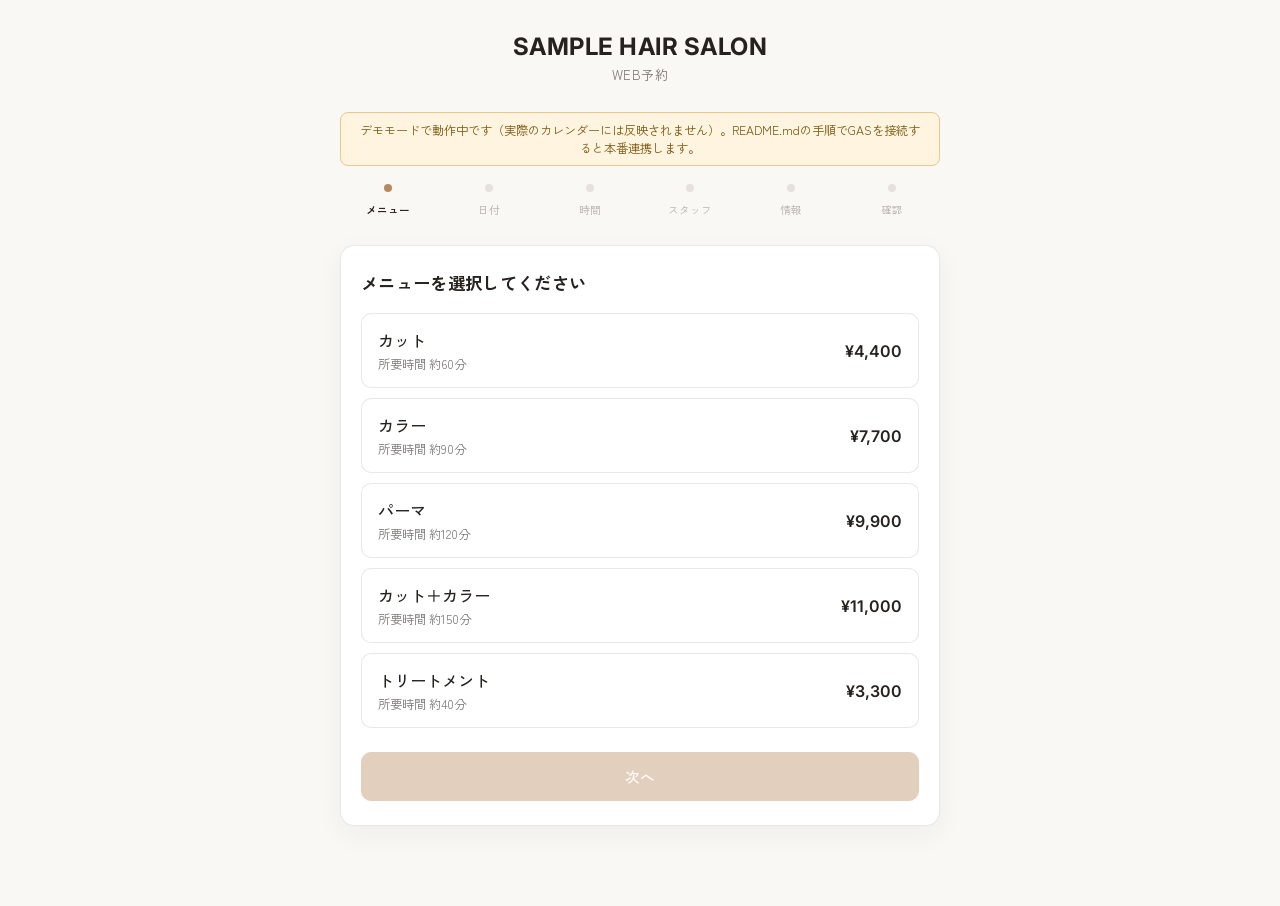
==== index.html @ 40dd52b4 "サロン予約システム プロトタイプ初版" ====
<!DOCTYPE html>
<html lang="ja">
<head>
<meta charset="UTF-8">
<meta name="viewport" content="width=device-width, initial-scale=1.0">
<title>ご予約 | SAMPLE HAIR SALON</title>
<link rel="stylesheet" href="style.css">
</head>
<body>
<div class="app">
  <header class="salon-header">
    <p class="salon-header__name" id="salonName">SALON NAME</p>
    <p class="salon-header__sub">WEB予約</p>
  </header>

  <div id="demoBanner" class="demo-banner" style="display:none;">
    デモモードで動作中です（実際のカレンダーには反映されません）。README.mdの手順でGASを接続すると本番連携します。
  </div>

  <nav class="steps" id="steps"></nav>

  <main class="card" id="stepContainer"></main>
</div>

<script src="config.js"></script>
<script src="app.js"></script>
</body>
</html>
---- style.css ----
@import url("https://fonts.googleapis.com/css2?family=Zen+Kaku+Gothic+New:wght@400;500;700&family=Inter:wght@400;500;600;700&display=swap");

:root {
  --bg: #faf8f5;
  --card: #ffffff;
  --ink: #262220;
  --ink2: rgba(38, 34, 32, 0.6);
  --ink3: rgba(38, 34, 32, 0.32);
  --ac: #b8895f;
  --ac-d: #8f6540;
  --line: rgba(38, 34, 32, 0.1);
  --danger: #c9483c;
  --radius: 14px;
}

* { box-sizing: border-box; }

body {
  margin: 0;
  background: var(--bg);
  color: var(--ink);
  font-family: "Zen Kaku Gothic New", "Noto Sans JP", sans-serif;
  -webkit-font-smoothing: antialiased;
}

.app {
  max-width: 640px;
  margin: 0 auto;
  padding: 32px 20px 80px;
}

.salon-header {
  text-align: center;
  margin-bottom: 28px;
}

.salon-header__name {
  font-family: "Inter", sans-serif;
  font-weight: 700;
  font-size: 1.5rem;
  letter-spacing: 0.02em;
  margin: 0 0 4px;
}

.salon-header__sub {
  margin: 0;
  font-size: 0.82rem;
  color: var(--ink2);
  letter-spacing: 0.04em;
}

/* ステップインジケーター */
.steps {
  display: flex;
  justify-content: space-between;
  margin-bottom: 28px;
  gap: 4px;
}

.step-dot {
  flex: 1;
  text-align: center;
  font-size: 0.66rem;
  color: var(--ink3);
  position: relative;
  padding-top: 18px;
}

.step-dot::before {
  content: "";
  position: absolute;
  top: 0;
  left: 50%;
  transform: translateX(-50%);
  width: 8px;
  height: 8px;
  border-radius: 50%;
  background: var(--line);
  transition: background 0.25s;
}

.step-dot.done::before,
.step-dot.active::before {
  background: var(--ac);
}

.step-dot.active {
  color: var(--ink);
  font-weight: 700;
}

/* カード */
.card {
  background: var(--card);
  border-radius: var(--radius);
  border: 1px solid var(--line);
  padding: 24px 20px;
  box-shadow: 0 8px 28px rgba(38, 34, 32, 0.05);
}

.card h2 {
  font-size: 1.08rem;
  margin: 0 0 18px;
  letter-spacing: 0.02em;
}

/* メニュー選択 */
.option-list { display: flex; flex-direction: column; gap: 10px; }

.option-item {
  display: flex;
  align-items: center;
  justify-content: space-between;
  gap: 12px;
  padding: 14px 16px;
  border: 1px solid var(--line);
  border-radius: 10px;
  cursor: pointer;
  transition: border-color 0.15s, background 0.15s;
  background: #fff;
}

.option-item:hover { border-color: var(--ac); }

.option-item.selected {
  border-color: var(--ac);
  background: rgba(184, 137, 95, 0.07);
}

.option-item__main { display: flex; flex-direction: column; gap: 3px; }
.option-item__name { font-weight: 500; }
.option-item__meta { font-size: 0.78rem; color: var(--ink2); }
.option-item__price { font-family: "Inter", sans-serif; font-weight: 600; white-space: nowrap; }

/* カレンダー */
.cal-nav {
  display: flex;
  align-items: center;
  justify-content: space-between;
  margin-bottom: 14px;
}

.cal-nav button {
  background: none;
  border: 1px solid var(--line);
  border-radius: 8px;
  width: 32px;
  height: 32px;
  cursor: pointer;
  font-size: 1rem;
  color: var(--ink);
}

.cal-nav button:disabled { opacity: 0.3; cursor: not-allowed; }

.cal-nav__label { font-family: "Inter", sans-serif; font-weight: 600; }

.cal-grid {
  display: grid;
  grid-template-columns: repeat(7, 1fr);
  gap: 6px;
}

.cal-dow {
  text-align: center;
  font-size: 0.7rem;
  color: var(--ink3);
  padding-bottom: 4px;
}

.cal-day {
  aspect-ratio: 1;
  display: flex;
  align-items: center;
  justify-content: center;
  border-radius: 8px;
  font-size: 0.86rem;
  cursor: pointer;
  border: 1px solid transparent;
  font-family: "Inter", sans-serif;
}

.cal-day.disabled { color: var(--ink3); cursor: not-allowed; }
.cal-day.empty { visibility: hidden; }

.cal-day:not(.disabled):not(.empty):hover { border-color: var(--ac); }

.cal-day.selected {
  background: var(--ac);
  color: #fff;
}

/* 時間スロット */
.slot-grid {
  display: grid;
  grid-template-columns: repeat(4, 1fr);
  gap: 8px;
}

.slot-btn {
  padding: 10px 4px;
  border-radius: 8px;
  border: 1px solid var(--line);
  background: #fff;
  cursor: pointer;
  font-family: "Inter", sans-serif;
  font-size: 0.85rem;
}

.slot-btn:hover { border-color: var(--ac); }

.slot-btn.selected {
  background: var(--ac);
  border-color: var(--ac);
  color: #fff;
}

.empty-msg {
  color: var(--ink2);
  font-size: 0.85rem;
  text-align: center;
  padding: 24px 0;
}

/* フォーム */
.field { margin-bottom: 16px; }

.field label {
  display: block;
  font-size: 0.8rem;
  color: var(--ink2);
  margin-bottom: 6px;
}

.field input,
.field textarea {
  width: 100%;
  padding: 11px 12px;
  border: 1px solid var(--line);
  border-radius: 8px;
  font-family: inherit;
  font-size: 0.94rem;
  background: #fff;
  color: var(--ink);
}

.field input:focus,
.field textarea:focus {
  outline: none;
  border-color: var(--ac);
}

.field textarea { resize: vertical; min-height: 70px; }

.field-error {
  color: var(--danger);
  font-size: 0.76rem;
  margin-top: 4px;
  display: none;
}

.field.invalid input,
.field.invalid textarea { border-color: var(--danger); }

.field.invalid .field-error { display: block; }

/* 確認画面 */
.confirm-list { list-style: none; margin: 0 0 20px; padding: 0; }

.confirm-list li {
  display: flex;
  justify-content: space-between;
  padding: 12px 0;
  border-bottom: 1px solid var(--line);
  font-size: 0.9rem;
  gap: 12px;
}

.confirm-list li span:first-child { color: var(--ink2); flex-shrink: 0; }
.confirm-list li span:last-child { text-align: right; }

.notice {
  font-size: 0.76rem;
  color: var(--ink2);
  background: rgba(184, 137, 95, 0.08);
  border-radius: 8px;
  padding: 10px 12px;
  margin-bottom: 18px;
  line-height: 1.6;
}

/* 完了画面 */
.done-icon {
  width: 56px;
  height: 56px;
  border-radius: 50%;
  background: var(--ac);
  color: #fff;
  display: flex;
  align-items: center;
  justify-content: center;
  font-size: 1.6rem;
  margin: 0 auto 18px;
}

.done-title {
  text-align: center;
  font-size: 1.15rem;
  margin: 0 0 6px;
}

.done-sub {
  text-align: center;
  color: var(--ink2);
  font-size: 0.85rem;
  margin: 0 0 24px;
}

.reservation-id {
  text-align: center;
  font-family: "Inter", sans-serif;
  font-weight: 700;
  letter-spacing: 0.06em;
  font-size: 1rem;
  color: var(--ac-d);
  margin-bottom: 20px;
}

/* ボタン */
.btn-row {
  display: flex;
  gap: 10px;
  margin-top: 24px;
}

.btn {
  flex: 1;
  padding: 13px 16px;
  border-radius: 10px;
  border: 1px solid var(--line);
  background: #fff;
  color: var(--ink);
  font-family: inherit;
  font-size: 0.92rem;
  font-weight: 500;
  cursor: pointer;
  transition: opacity 0.15s;
}

.btn:disabled { opacity: 0.4; cursor: not-allowed; }

.btn-primary {
  background: var(--ac);
  border-color: var(--ac);
  color: #fff;
}

.btn-primary:hover:not(:disabled) { background: var(--ac-d); }

.btn-ghost { flex: 0 0 auto; padding-left: 20px; padding-right: 20px; }

.demo-banner {
  background: #fff4e0;
  border: 1px solid #e8c98a;
  color: #7a5a10;
  font-size: 0.76rem;
  padding: 8px 14px;
  border-radius: 8px;
  text-align: center;
  margin-bottom: 18px;
}

.loading {
  text-align: center;
  padding: 24px 0;
  color: var(--ink2);
  font-size: 0.85rem;
}
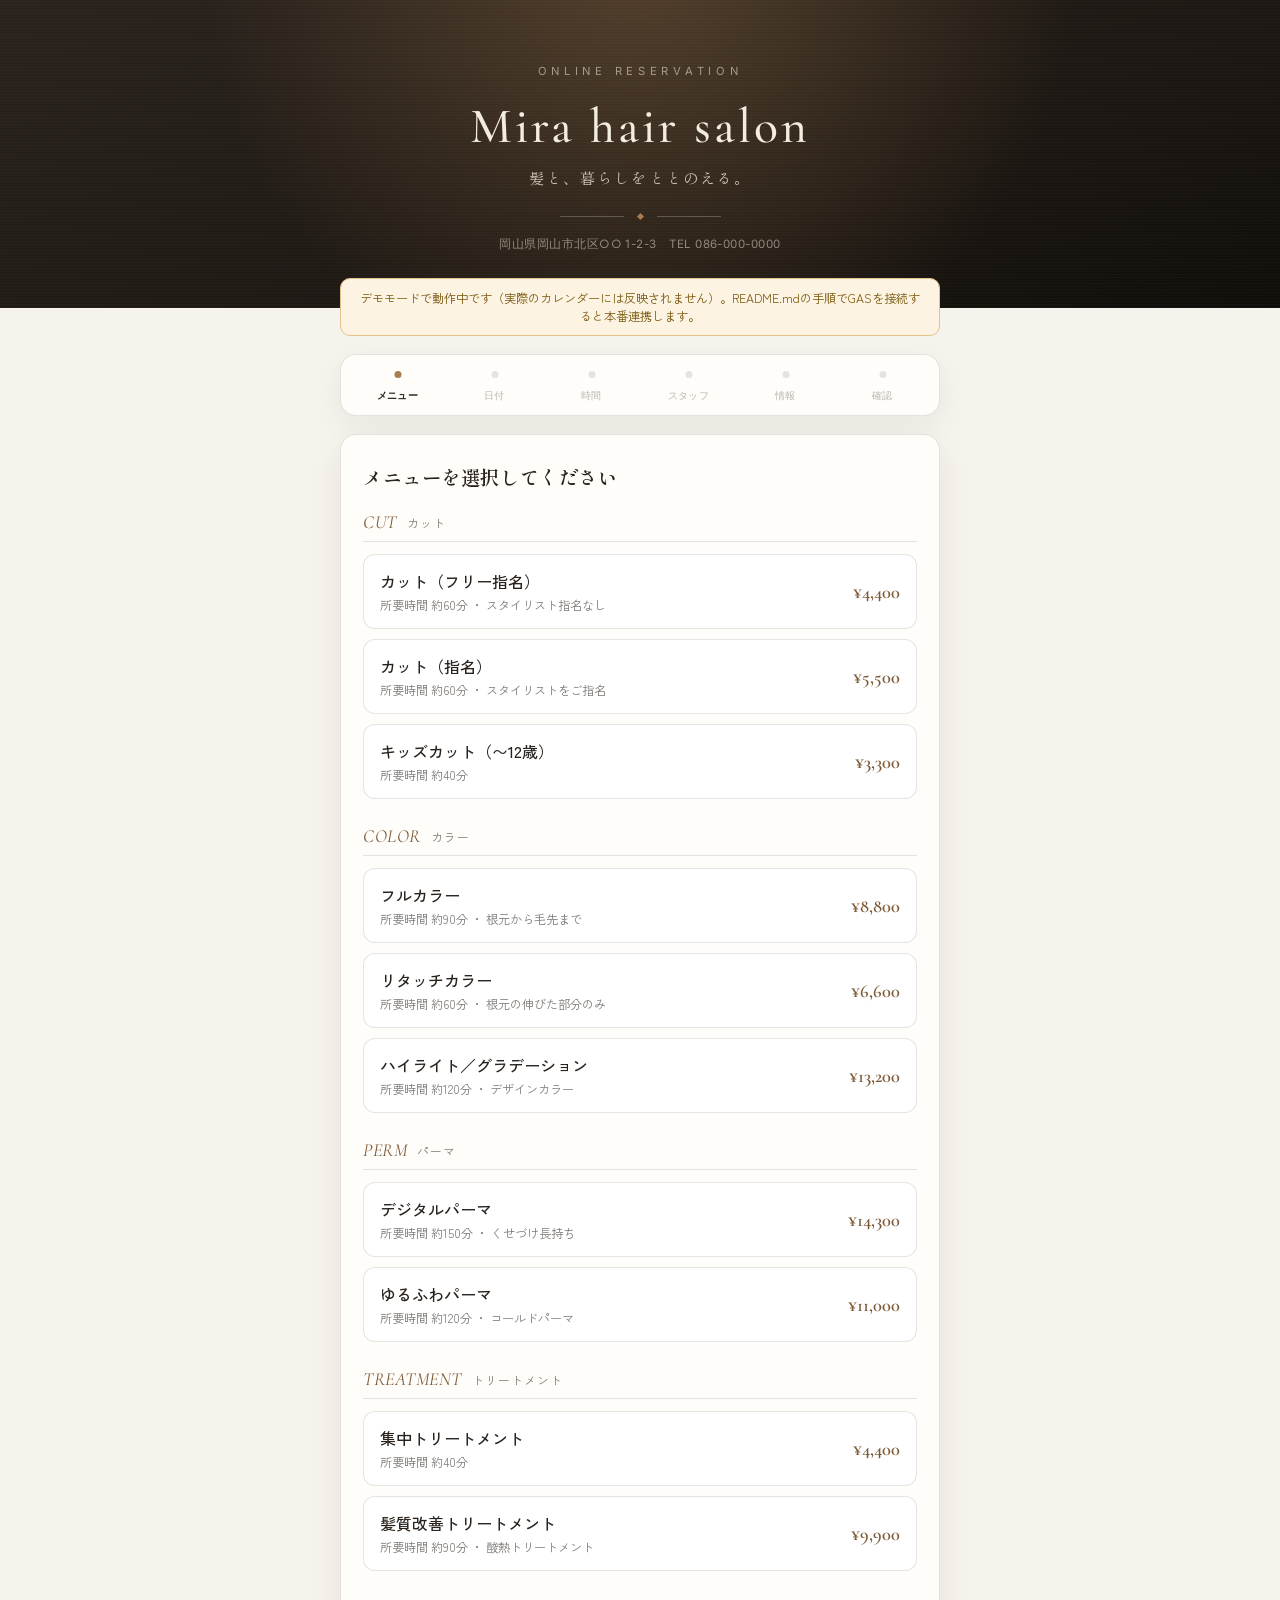
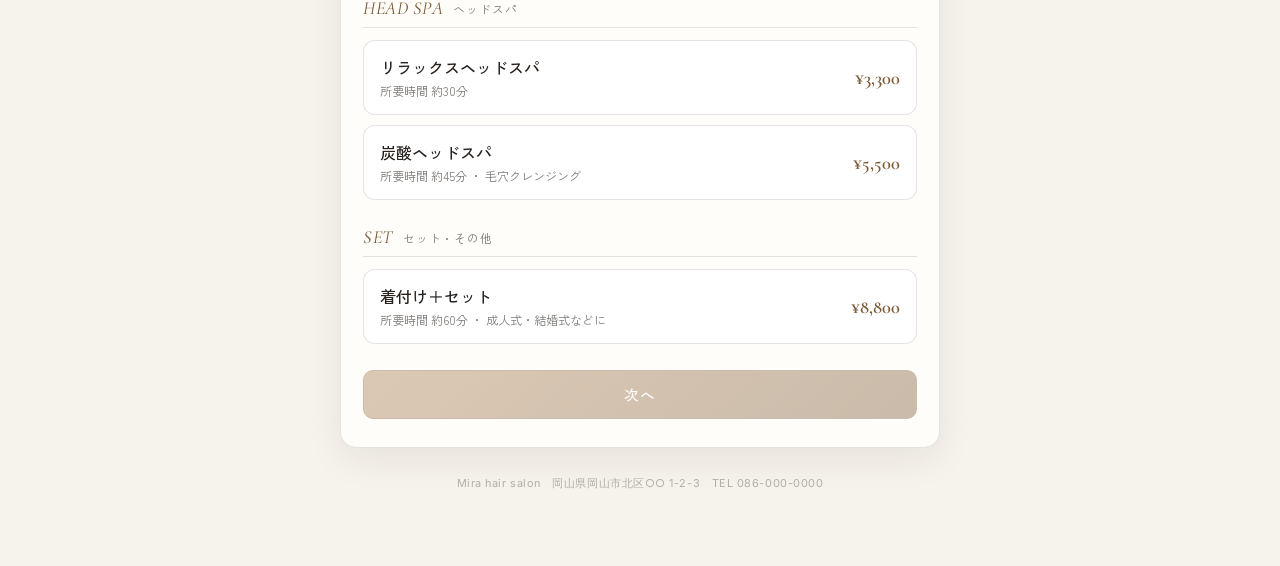
==== commit 9e48e1b9: "UIをサロンらしい高級感あるデザインに刷新、メニューをカテゴリ別の架空プランに拡充" ====
--- a/index.html
+++ b/index.html
@@ -7,12 +7,17 @@
 <link rel="stylesheet" href="style.css">
 </head>
 <body>
+<header class="hero">
+  <div class="hero__inner">
+    <p class="hero__eyebrow">ONLINE RESERVATION</p>
+    <h1 class="hero__name" id="salonName">SALON NAME</h1>
+    <p class="hero__tagline" id="salonTagline"></p>
+    <div class="hero__divider"><span></span></div>
+    <p class="hero__meta" id="salonMeta"></p>
+  </div>
+</header>
+
 <div class="app">
-  <header class="salon-header">
-    <p class="salon-header__name" id="salonName">SALON NAME</p>
-    <p class="salon-header__sub">WEB予約</p>
-  </header>
-
   <div id="demoBanner" class="demo-banner" style="display:none;">
     デモモードで動作中です（実際のカレンダーには反映されません）。README.mdの手順でGASを接続すると本番連携します。
   </div>
@@ -20,6 +25,10 @@
   <nav class="steps" id="steps"></nav>
 
   <main class="card" id="stepContainer"></main>
+
+  <footer class="app-footer">
+    <p id="salonFooterMeta"></p>
+  </footer>
 </div>
 
 <script src="config.js"></script>
--- a/style.css
+++ b/style.css
@@ -1,16 +1,17 @@
-@import url("https://fonts.googleapis.com/css2?family=Zen+Kaku+Gothic+New:wght@400;500;700&family=Inter:wght@400;500;600;700&display=swap");
+@import url("https://fonts.googleapis.com/css2?family=Shippori+Mincho:wght@400;500;600;700&family=Cormorant+Garamond:ital,wght@0,400;0,500;1,400&family=Zen+Kaku+Gothic+New:wght@400;500;700&family=Inter:wght@400;500;600;700&display=swap");
 
 :root {
-  --bg: #faf8f5;
-  --card: #ffffff;
-  --ink: #262220;
-  --ink2: rgba(38, 34, 32, 0.6);
-  --ink3: rgba(38, 34, 32, 0.32);
-  --ac: #b8895f;
-  --ac-d: #8f6540;
-  --line: rgba(38, 34, 32, 0.1);
-  --danger: #c9483c;
-  --radius: 14px;
+  --bg: #f6f2ec;
+  --card: #fffdfa;
+  --ink: #2a231d;
+  --ink2: rgba(42, 35, 29, 0.6);
+  --ink3: rgba(42, 35, 29, 0.32);
+  --ac: #a97c4f;
+  --ac-d: #7c5934;
+  --ac-soft: rgba(169, 124, 79, 0.1);
+  --line: rgba(42, 35, 29, 0.12);
+  --danger: #a8443b;
+  --radius: 16px;
 }
 
 * { box-sizing: border-box; }
@@ -23,47 +24,126 @@
   -webkit-font-smoothing: antialiased;
 }
 
+/* ---------- ヒーロー ---------- */
+.hero {
+  position: relative;
+  background:
+    radial-gradient(circle at 50% -10%, rgba(169, 124, 79, 0.35), transparent 60%),
+    linear-gradient(160deg, #2a231d 0%, #1c1712 65%, #100d0a 100%);
+  color: #f3ece1;
+  padding: 64px 20px 56px;
+  text-align: center;
+  overflow: hidden;
+}
+
+.hero::before {
+  content: "";
+  position: absolute;
+  inset: 0;
+  background-image:
+    repeating-linear-gradient(0deg, rgba(255,255,255,0.025) 0 1px, transparent 1px 3px);
+  pointer-events: none;
+}
+
+.hero__inner { position: relative; max-width: 560px; margin: 0 auto; }
+
+.hero__eyebrow {
+  font-family: "Inter", sans-serif;
+  font-size: 0.7rem;
+  letter-spacing: 0.42em;
+  color: rgba(243, 236, 225, 0.55);
+  margin: 0 0 18px;
+  text-transform: uppercase;
+}
+
+.hero__name {
+  font-family: "Cormorant Garamond", "Shippori Mincho", serif;
+  font-weight: 500;
+  font-size: clamp(2.2rem, 7vw, 3.1rem);
+  letter-spacing: 0.06em;
+  margin: 0 0 10px;
+}
+
+.hero__tagline {
+  font-family: "Shippori Mincho", serif;
+  font-size: 0.95rem;
+  letter-spacing: 0.14em;
+  color: rgba(243, 236, 225, 0.78);
+  margin: 0;
+}
+
+.hero__divider {
+  display: flex;
+  align-items: center;
+  justify-content: center;
+  margin: 26px 0 18px;
+}
+
+.hero__divider span {
+  width: 5px;
+  height: 5px;
+  background: var(--ac);
+  transform: rotate(45deg);
+}
+
+.hero__divider::before,
+.hero__divider::after {
+  content: "";
+  height: 1px;
+  width: 64px;
+  background: rgba(243, 236, 225, 0.25);
+  margin: 0 14px;
+}
+
+.hero__meta {
+  font-family: "Inter", sans-serif;
+  font-size: 0.72rem;
+  letter-spacing: 0.04em;
+  color: rgba(243, 236, 225, 0.5);
+  margin: 0;
+}
+
+/* ---------- 本体 ---------- */
 .app {
   max-width: 640px;
-  margin: 0 auto;
-  padding: 32px 20px 80px;
-}
-
-.salon-header {
-  text-align: center;
-  margin-bottom: 28px;
-}
-
-.salon-header__name {
-  font-family: "Inter", sans-serif;
-  font-weight: 700;
-  font-size: 1.5rem;
-  letter-spacing: 0.02em;
-  margin: 0 0 4px;
-}
-
-.salon-header__sub {
-  margin: 0;
-  font-size: 0.82rem;
-  color: var(--ink2);
-  letter-spacing: 0.04em;
+  margin: -30px auto 0;
+  padding: 0 20px 64px;
+  position: relative;
+}
+
+.demo-banner {
+  background: #fdf3e2;
+  border: 1px solid #e6c288;
+  color: #7a5a10;
+  font-size: 0.76rem;
+  padding: 10px 16px;
+  border-radius: 10px;
+  text-align: center;
+  margin-bottom: 18px;
 }
 
 /* ステップインジケーター */
 .steps {
   display: flex;
   justify-content: space-between;
-  margin-bottom: 28px;
+  margin-bottom: 18px;
   gap: 4px;
+  background: var(--card);
+  border-radius: var(--radius);
+  border: 1px solid var(--line);
+  padding: 16px 10px 12px;
+  box-shadow: 0 10px 32px rgba(42, 35, 29, 0.06);
 }
 
 .step-dot {
   flex: 1;
   text-align: center;
-  font-size: 0.66rem;
+  font-size: 0.64rem;
   color: var(--ink3);
   position: relative;
   padding-top: 18px;
+  font-family: "Inter", sans-serif;
+  letter-spacing: 0.02em;
 }
 
 .step-dot::before {
@@ -72,39 +152,63 @@
   top: 0;
   left: 50%;
   transform: translateX(-50%);
-  width: 8px;
-  height: 8px;
+  width: 7px;
+  height: 7px;
   border-radius: 50%;
   background: var(--line);
   transition: background 0.25s;
 }
 
 .step-dot.done::before,
-.step-dot.active::before {
-  background: var(--ac);
-}
-
-.step-dot.active {
-  color: var(--ink);
-  font-weight: 700;
-}
+.step-dot.active::before { background: var(--ac); }
+
+.step-dot.active { color: var(--ink); font-weight: 700; }
 
 /* カード */
 .card {
   background: var(--card);
   border-radius: var(--radius);
   border: 1px solid var(--line);
-  padding: 24px 20px;
-  box-shadow: 0 8px 28px rgba(38, 34, 32, 0.05);
+  padding: 28px 22px;
+  box-shadow: 0 12px 36px rgba(42, 35, 29, 0.07);
 }
 
 .card h2 {
-  font-size: 1.08rem;
-  margin: 0 0 18px;
-  letter-spacing: 0.02em;
-}
-
-/* メニュー選択 */
+  font-family: "Shippori Mincho", serif;
+  font-weight: 600;
+  font-size: 1.2rem;
+  letter-spacing: 0.03em;
+  margin: 0 0 20px;
+}
+
+/* メニューカテゴリ */
+.menu-category { margin-bottom: 26px; }
+.menu-category:last-of-type { margin-bottom: 0; }
+
+.menu-category__head {
+  display: flex;
+  align-items: baseline;
+  gap: 10px;
+  margin-bottom: 12px;
+  padding-bottom: 8px;
+  border-bottom: 1px solid var(--line);
+}
+
+.menu-category__en {
+  font-family: "Cormorant Garamond", serif;
+  font-style: italic;
+  font-size: 1.15rem;
+  color: var(--ac-d);
+  letter-spacing: 0.03em;
+}
+
+.menu-category__ja {
+  font-size: 0.74rem;
+  color: var(--ink2);
+  letter-spacing: 0.08em;
+}
+
+/* 選択リスト（メニュー・スタッフ） */
 .option-list { display: flex; flex-direction: column; gap: 10px; }
 
 .option-item {
@@ -114,9 +218,9 @@
   gap: 12px;
   padding: 14px 16px;
   border: 1px solid var(--line);
-  border-radius: 10px;
+  border-radius: 12px;
   cursor: pointer;
-  transition: border-color 0.15s, background 0.15s;
+  transition: border-color 0.15s, background 0.15s, box-shadow 0.15s;
   background: #fff;
 }
 
@@ -124,13 +228,34 @@
 
 .option-item.selected {
   border-color: var(--ac);
-  background: rgba(184, 137, 95, 0.07);
-}
-
-.option-item__main { display: flex; flex-direction: column; gap: 3px; }
+  background: var(--ac-soft);
+  box-shadow: 0 2px 14px rgba(169, 124, 79, 0.18);
+}
+
+.option-item__main { display: flex; flex-direction: column; gap: 3px; flex: 1; }
 .option-item__name { font-weight: 500; }
-.option-item__meta { font-size: 0.78rem; color: var(--ink2); }
-.option-item__price { font-family: "Inter", sans-serif; font-weight: 600; white-space: nowrap; }
+.option-item__meta { font-size: 0.76rem; color: var(--ink2); }
+.option-item__price {
+  font-family: "Cormorant Garamond", serif;
+  font-weight: 600;
+  font-size: 1.15rem;
+  color: var(--ac-d);
+  white-space: nowrap;
+}
+
+.staff-avatar {
+  width: 40px;
+  height: 40px;
+  border-radius: 50%;
+  background: linear-gradient(150deg, var(--ac), var(--ac-d));
+  color: #fff;
+  display: flex;
+  align-items: center;
+  justify-content: center;
+  font-family: "Shippori Mincho", serif;
+  font-size: 1rem;
+  flex-shrink: 0;
+}
 
 /* カレンダー */
 .cal-nav {
@@ -153,7 +278,11 @@
 
 .cal-nav button:disabled { opacity: 0.3; cursor: not-allowed; }
 
-.cal-nav__label { font-family: "Inter", sans-serif; font-weight: 600; }
+.cal-nav__label {
+  font-family: "Shippori Mincho", serif;
+  font-weight: 600;
+  letter-spacing: 0.03em;
+}
 
 .cal-grid {
   display: grid;
@@ -166,6 +295,7 @@
   font-size: 0.7rem;
   color: var(--ink3);
   padding-bottom: 4px;
+  font-family: "Inter", sans-serif;
 }
 
 .cal-day {
@@ -185,10 +315,7 @@
 
 .cal-day:not(.disabled):not(.empty):hover { border-color: var(--ac); }
 
-.cal-day.selected {
-  background: var(--ac);
-  color: #fff;
-}
+.cal-day.selected { background: var(--ac); color: #fff; }
 
 /* 時間スロット */
 .slot-grid {
@@ -209,28 +336,14 @@
 
 .slot-btn:hover { border-color: var(--ac); }
 
-.slot-btn.selected {
-  background: var(--ac);
-  border-color: var(--ac);
-  color: #fff;
-}
-
-.empty-msg {
-  color: var(--ink2);
-  font-size: 0.85rem;
-  text-align: center;
-  padding: 24px 0;
-}
+.slot-btn.selected { background: var(--ac); border-color: var(--ac); color: #fff; }
+
+.empty-msg { color: var(--ink2); font-size: 0.85rem; text-align: center; padding: 24px 0; }
 
 /* フォーム */
 .field { margin-bottom: 16px; }
 
-.field label {
-  display: block;
-  font-size: 0.8rem;
-  color: var(--ink2);
-  margin-bottom: 6px;
-}
+.field label { display: block; font-size: 0.8rem; color: var(--ink2); margin-bottom: 6px; }
 
 .field input,
 .field textarea {
@@ -245,19 +358,11 @@
 }
 
 .field input:focus,
-.field textarea:focus {
-  outline: none;
-  border-color: var(--ac);
-}
+.field textarea:focus { outline: none; border-color: var(--ac); }
 
 .field textarea { resize: vertical; min-height: 70px; }
 
-.field-error {
-  color: var(--danger);
-  font-size: 0.76rem;
-  margin-top: 4px;
-  display: none;
-}
+.field-error { color: var(--danger); font-size: 0.76rem; margin-top: 4px; display: none; }
 
 .field.invalid input,
 .field.invalid textarea { border-color: var(--danger); }
@@ -282,56 +387,49 @@
 .notice {
   font-size: 0.76rem;
   color: var(--ink2);
-  background: rgba(184, 137, 95, 0.08);
-  border-radius: 8px;
-  padding: 10px 12px;
+  background: var(--ac-soft);
+  border-radius: 10px;
+  padding: 12px 14px;
   margin-bottom: 18px;
-  line-height: 1.6;
+  line-height: 1.7;
 }
 
 /* 完了画面 */
 .done-icon {
-  width: 56px;
-  height: 56px;
+  width: 60px;
+  height: 60px;
   border-radius: 50%;
-  background: var(--ac);
+  background: linear-gradient(150deg, var(--ac), var(--ac-d));
   color: #fff;
   display: flex;
   align-items: center;
   justify-content: center;
-  font-size: 1.6rem;
-  margin: 0 auto 18px;
+  font-size: 1.7rem;
+  margin: 0 auto 20px;
+  box-shadow: 0 8px 22px rgba(169, 124, 79, 0.35);
 }
 
 .done-title {
   text-align: center;
-  font-size: 1.15rem;
+  font-family: "Shippori Mincho", serif;
+  font-size: 1.25rem;
   margin: 0 0 6px;
 }
 
-.done-sub {
-  text-align: center;
-  color: var(--ink2);
-  font-size: 0.85rem;
-  margin: 0 0 24px;
-}
+.done-sub { text-align: center; color: var(--ink2); font-size: 0.85rem; margin: 0 0 24px; }
 
 .reservation-id {
   text-align: center;
-  font-family: "Inter", sans-serif;
-  font-weight: 700;
-  letter-spacing: 0.06em;
-  font-size: 1rem;
+  font-family: "Cormorant Garamond", serif;
+  font-weight: 600;
+  letter-spacing: 0.1em;
+  font-size: 1.3rem;
   color: var(--ac-d);
-  margin-bottom: 20px;
+  margin-bottom: 24px;
 }
 
 /* ボタン */
-.btn-row {
-  display: flex;
-  gap: 10px;
-  margin-top: 24px;
-}
+.btn-row { display: flex; gap: 10px; margin-top: 26px; }
 
 .btn {
   flex: 1;
@@ -344,35 +442,30 @@
   font-size: 0.92rem;
   font-weight: 500;
   cursor: pointer;
-  transition: opacity 0.15s;
+  transition: opacity 0.15s, background 0.15s;
 }
 
 .btn:disabled { opacity: 0.4; cursor: not-allowed; }
 
 .btn-primary {
-  background: var(--ac);
-  border-color: var(--ac);
+  background: linear-gradient(140deg, var(--ac), var(--ac-d));
+  border-color: var(--ac-d);
   color: #fff;
-}
-
-.btn-primary:hover:not(:disabled) { background: var(--ac-d); }
+  letter-spacing: 0.04em;
+}
+
+.btn-primary:hover:not(:disabled) { filter: brightness(1.06); }
 
 .btn-ghost { flex: 0 0 auto; padding-left: 20px; padding-right: 20px; }
 
-.demo-banner {
-  background: #fff4e0;
-  border: 1px solid #e8c98a;
-  color: #7a5a10;
-  font-size: 0.76rem;
-  padding: 8px 14px;
-  border-radius: 8px;
-  text-align: center;
-  margin-bottom: 18px;
-}
-
-.loading {
-  text-align: center;
-  padding: 24px 0;
-  color: var(--ink2);
-  font-size: 0.85rem;
-}
+.loading { text-align: center; padding: 24px 0; color: var(--ink2); font-size: 0.85rem; }
+
+/* フッター */
+.app-footer {
+  text-align: center;
+  margin-top: 28px;
+  font-family: "Inter", sans-serif;
+  font-size: 0.68rem;
+  letter-spacing: 0.05em;
+  color: var(--ink3);
+}
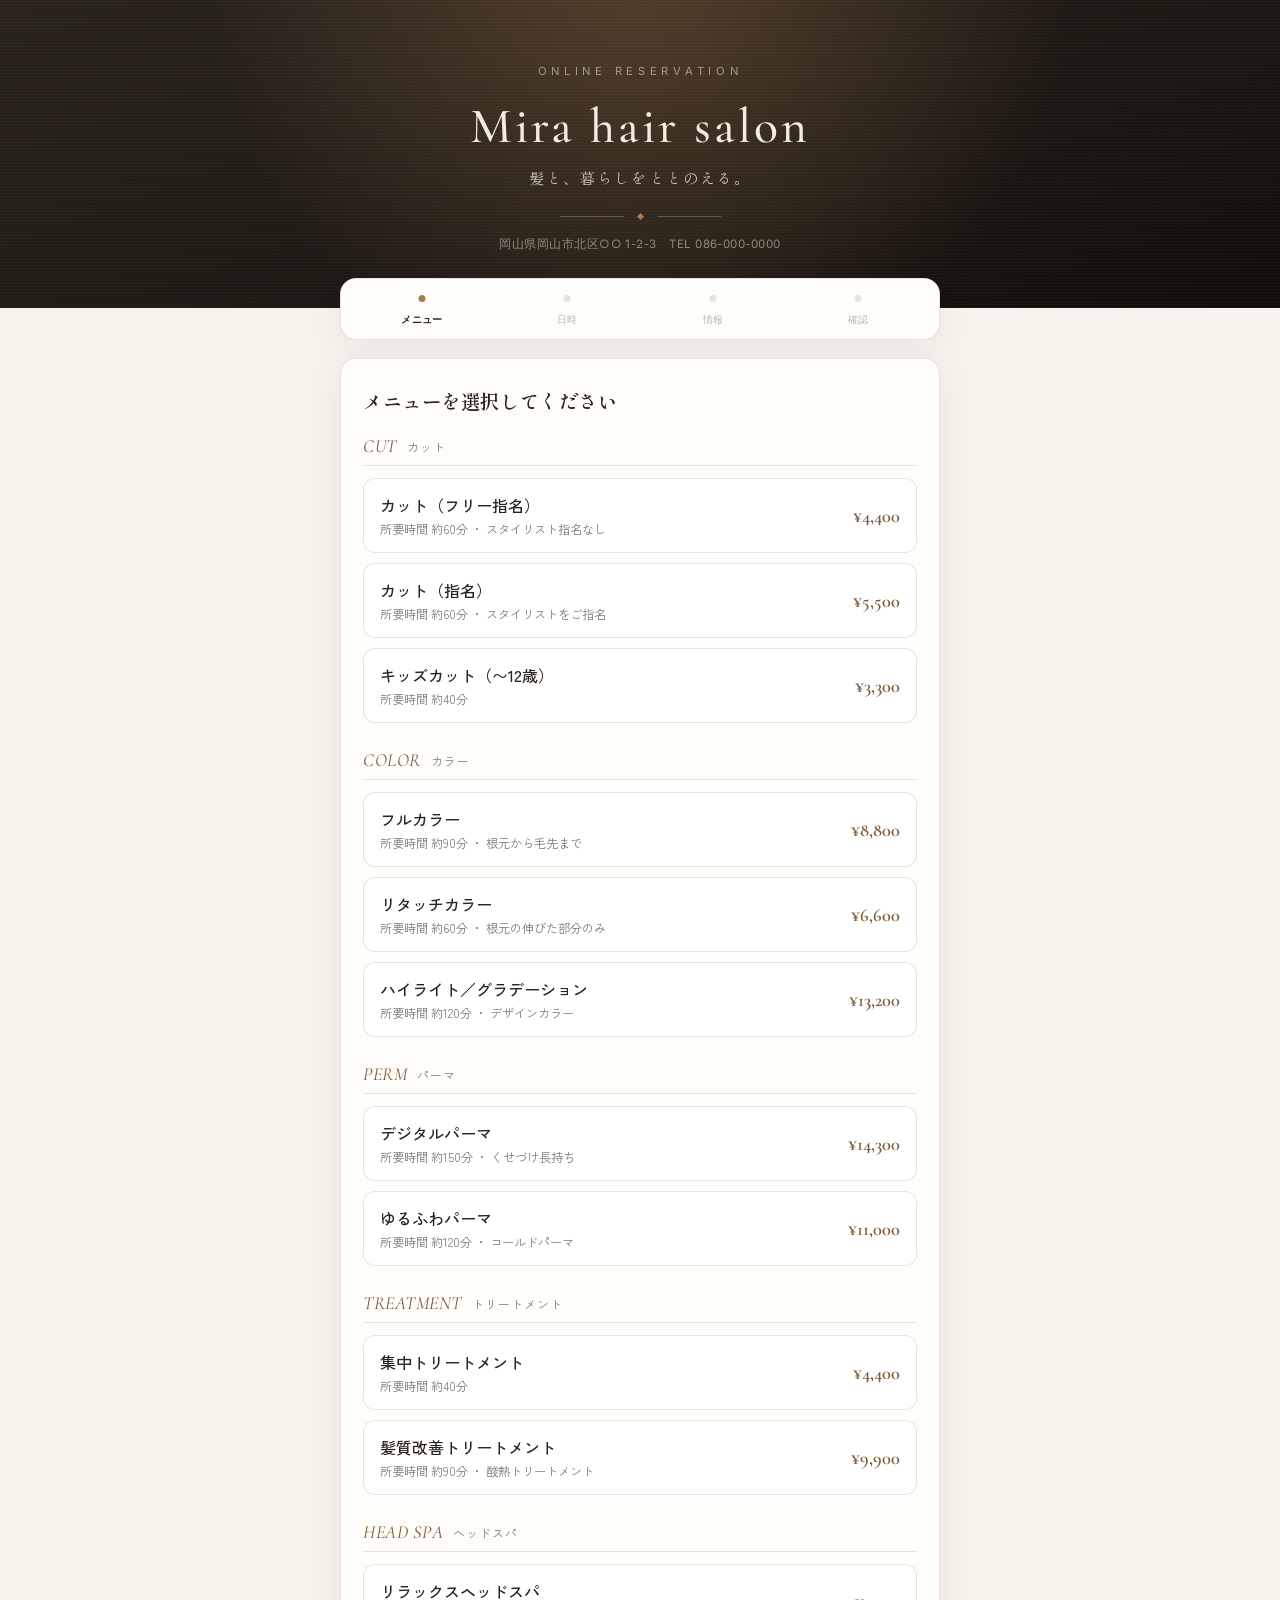
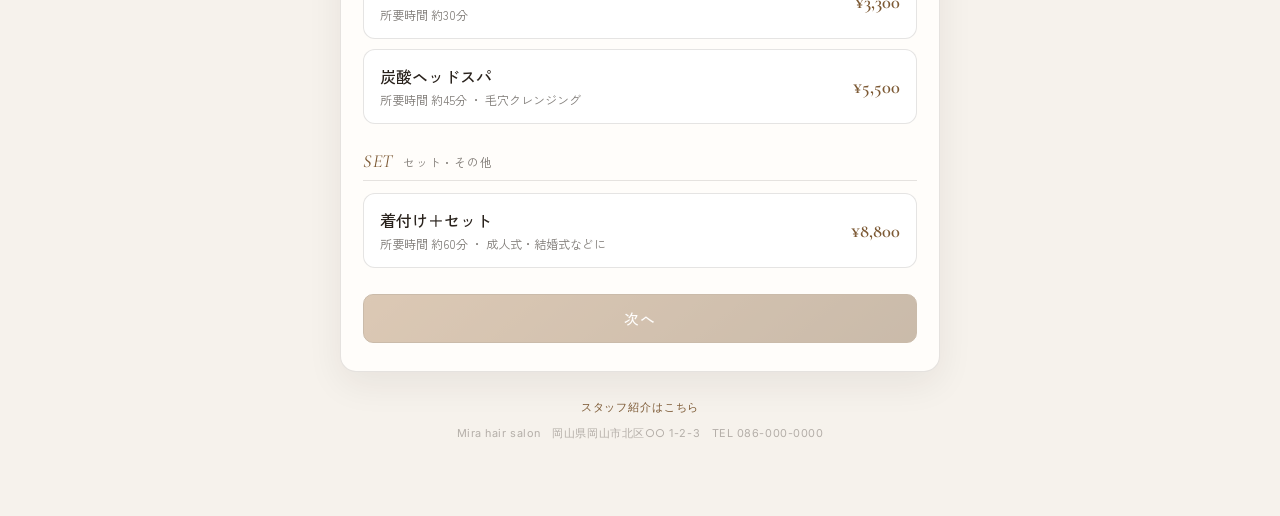
==== commit d300686e: "予約フローからスタッフ選択を削除し、代わりにスタッフ紹介ページを追加（一人サロン向け）" ====
--- a/index.html
+++ b/index.html
@@ -27,6 +27,7 @@
   <main class="card" id="stepContainer"></main>
 
   <footer class="app-footer">
+    <p><a href="staff.html" class="footer-link">スタッフ紹介はこちら</a></p>
     <p id="salonFooterMeta"></p>
   </footer>
 </div>
--- a/style.css
+++ b/style.css
@@ -243,100 +243,110 @@
   white-space: nowrap;
 }
 
-.staff-avatar {
-  width: 40px;
-  height: 40px;
-  border-radius: 50%;
-  background: linear-gradient(150deg, var(--ac), var(--ac-d));
-  color: #fff;
-  display: flex;
-  align-items: center;
-  justify-content: center;
-  font-family: "Shippori Mincho", serif;
-  font-size: 1rem;
-  flex-shrink: 0;
-}
-
-/* カレンダー */
-.cal-nav {
+/* 日時選択（○×の空き状況表） */
+.avail-nav {
   display: flex;
   align-items: center;
   justify-content: space-between;
   margin-bottom: 14px;
-}
-
-.cal-nav button {
+  gap: 8px;
+}
+
+.avail-nav button {
   background: none;
   border: 1px solid var(--line);
   border-radius: 8px;
-  width: 32px;
-  height: 32px;
+  padding: 7px 12px;
   cursor: pointer;
-  font-size: 1rem;
+  font-size: 0.78rem;
   color: var(--ink);
-}
-
-.cal-nav button:disabled { opacity: 0.3; cursor: not-allowed; }
-
-.cal-nav__label {
-  font-family: "Shippori Mincho", serif;
+  font-family: "Inter", sans-serif;
+  white-space: nowrap;
+}
+
+.avail-nav button:hover:not(:disabled) { border-color: var(--ac); color: var(--ac-d); }
+.avail-nav button:disabled { opacity: 0.3; cursor: not-allowed; }
+
+.avail-nav__label {
+  font-family: "Inter", sans-serif;
+  font-size: 0.72rem;
+  color: var(--ink2);
+  text-align: center;
+}
+
+.avail-scroll {
+  overflow-x: auto;
+  border: 1px solid var(--line);
+  border-radius: 10px;
+  -webkit-overflow-scrolling: touch;
+}
+
+.avail-table {
+  border-collapse: collapse;
+  width: 100%;
+  min-width: 620px;
+  font-family: "Inter", sans-serif;
+}
+
+.avail-table th,
+.avail-table td {
+  border: 1px solid var(--line);
+  text-align: center;
+  padding: 0;
+}
+
+.avail-th-time {
+  position: sticky;
+  left: 0;
+  background: var(--card);
+  font-size: 0.72rem;
+  color: var(--ink2);
+  padding: 8px 10px !important;
+  white-space: nowrap;
+  z-index: 1;
+}
+
+.avail-th {
+  background: #faf6f0;
+  padding: 8px 4px !important;
+  min-width: 68px;
+}
+
+.avail-th__d { display: block; font-size: 1rem; font-weight: 600; line-height: 1.2; }
+.avail-th__w { display: block; font-size: 0.66rem; color: var(--ink2); }
+.avail-th__closed {
+  display: block;
+  font-size: 0.6rem;
+  color: var(--danger);
+  margin-top: 2px;
+}
+
+.avail-th.sun .avail-th__d,
+.avail-th.sun .avail-th__w { color: var(--danger); }
+.avail-th.sat .avail-th__d,
+.avail-th.sat .avail-th__w { color: #3d6fa8; }
+
+.avail-td {
+  height: 38px;
+  font-size: 0.95rem;
   font-weight: 600;
-  letter-spacing: 0.03em;
-}
-
-.cal-grid {
-  display: grid;
-  grid-template-columns: repeat(7, 1fr);
-  gap: 6px;
-}
-
-.cal-dow {
-  text-align: center;
-  font-size: 0.7rem;
-  color: var(--ink3);
-  padding-bottom: 4px;
-  font-family: "Inter", sans-serif;
-}
-
-.cal-day {
-  aspect-ratio: 1;
-  display: flex;
-  align-items: center;
-  justify-content: center;
-  border-radius: 8px;
-  font-size: 0.86rem;
+}
+
+.avail-td--open {
+  color: var(--ac-d);
   cursor: pointer;
-  border: 1px solid transparent;
-  font-family: "Inter", sans-serif;
-}
-
-.cal-day.disabled { color: var(--ink3); cursor: not-allowed; }
-.cal-day.empty { visibility: hidden; }
-
-.cal-day:not(.disabled):not(.empty):hover { border-color: var(--ac); }
-
-.cal-day.selected { background: var(--ac); color: #fff; }
-
-/* 時間スロット */
-.slot-grid {
-  display: grid;
-  grid-template-columns: repeat(4, 1fr);
-  gap: 8px;
-}
-
-.slot-btn {
-  padding: 10px 4px;
-  border-radius: 8px;
-  border: 1px solid var(--line);
-  background: #fff;
-  cursor: pointer;
-  font-family: "Inter", sans-serif;
-  font-size: 0.85rem;
-}
-
-.slot-btn:hover { border-color: var(--ac); }
-
-.slot-btn.selected { background: var(--ac); border-color: var(--ac); color: #fff; }
+  transition: background 0.12s;
+}
+
+.avail-td--open:hover { background: var(--ac-soft); }
+
+.avail-td--closed { color: var(--ink3); font-weight: 400; }
+
+.avail-legend {
+  font-size: 0.72rem;
+  color: var(--ink2);
+  margin: 12px 2px 0;
+}
 
 .empty-msg { color: var(--ink2); font-size: 0.85rem; text-align: center; padding: 24px 0; }
 
@@ -442,6 +452,11 @@
   font-size: 0.92rem;
   font-weight: 500;
   cursor: pointer;
+  text-decoration: none;
+  text-align: center;
+  display: inline-flex;
+  align-items: center;
+  justify-content: center;
   transition: opacity 0.15s, background 0.15s;
 }
 
@@ -469,3 +484,22 @@
   letter-spacing: 0.05em;
   color: var(--ink3);
 }
+
+.footer-link {
+  color: var(--ac-d);
+  text-decoration: none;
+  letter-spacing: 0.08em;
+}
+.footer-link:hover { text-decoration: underline; }
+
+/* ---------- レスポンシブ（スマホ） ---------- */
+@media (max-width: 480px) {
+  .hero { padding: 48px 16px 44px; }
+  .app { padding: 0 12px 48px; }
+  .card { padding: 20px 16px; }
+  .steps { padding: 12px 4px 10px; }
+  .step-dot { font-size: 0.56rem; padding-top: 16px; }
+  .option-item { padding: 12px; }
+  .btn { padding: 12px 14px; font-size: 0.88rem; }
+  .avail-th { min-width: 56px; }
+}
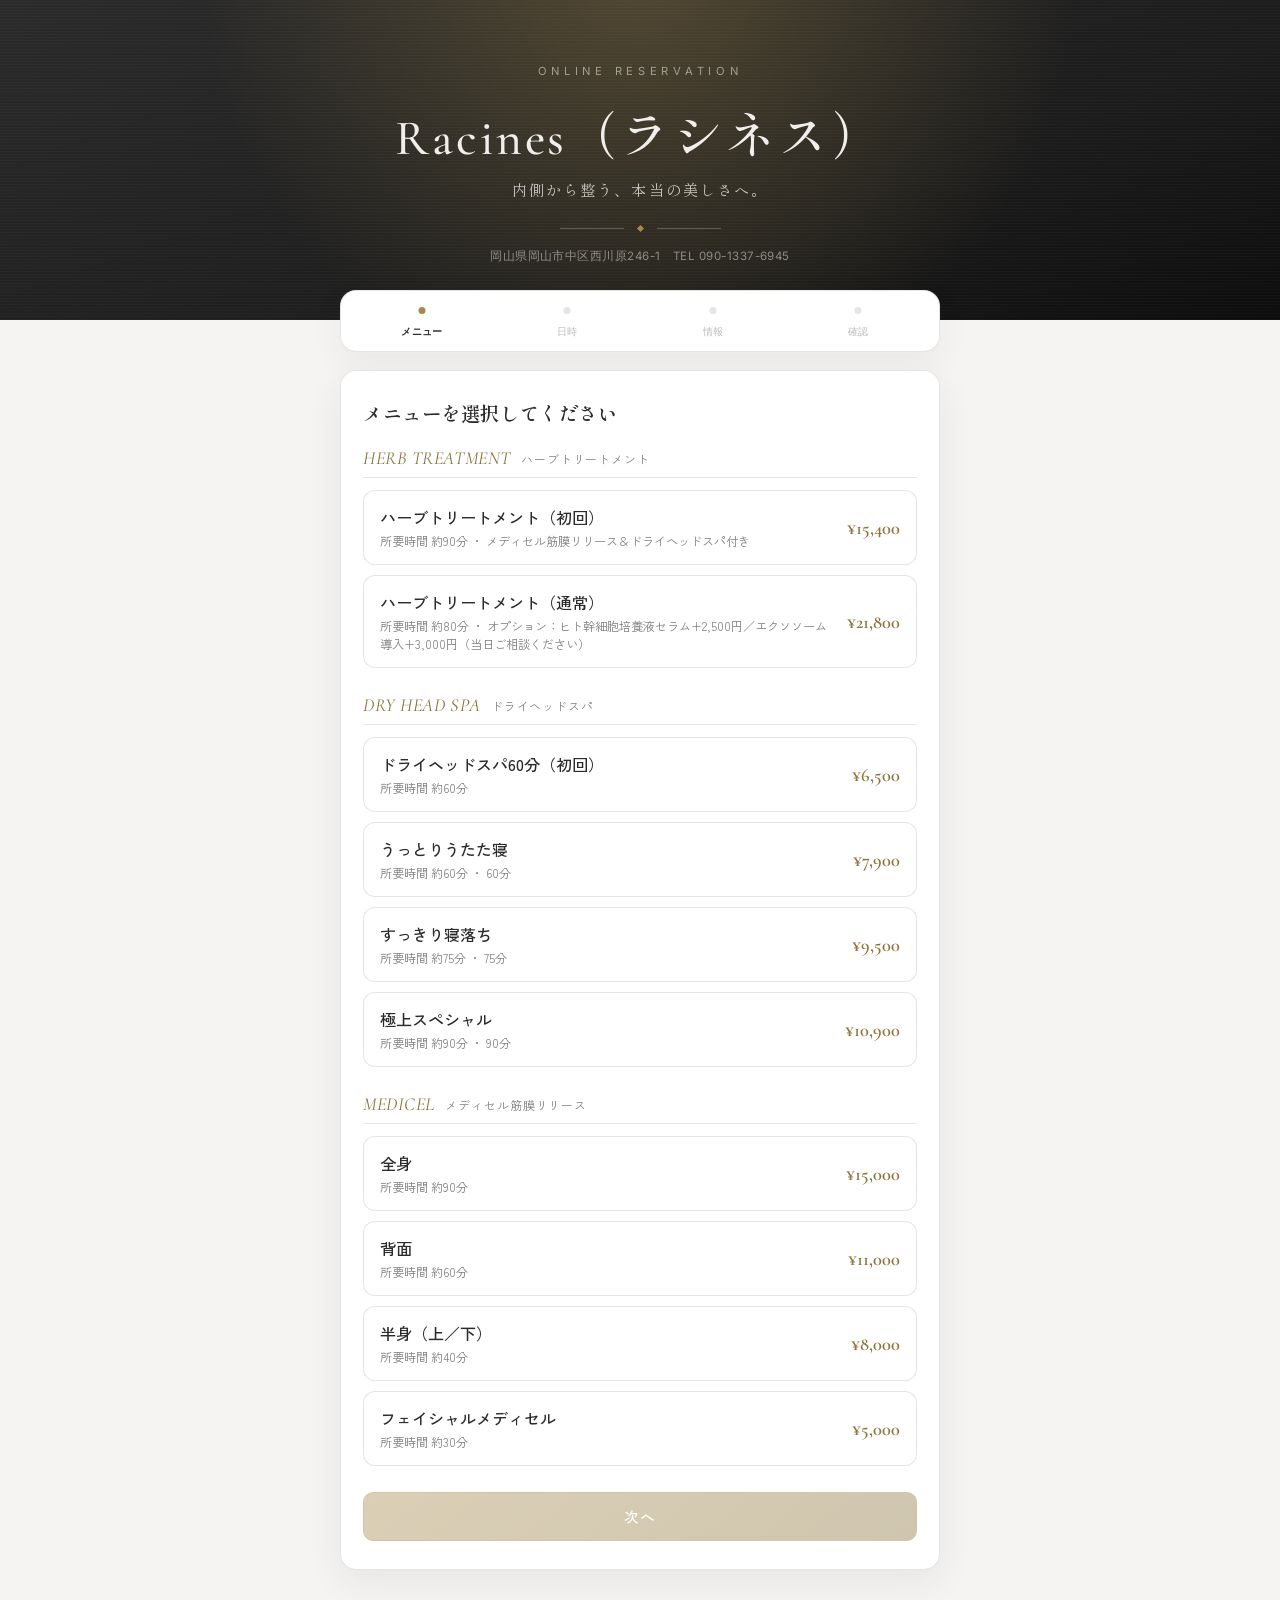
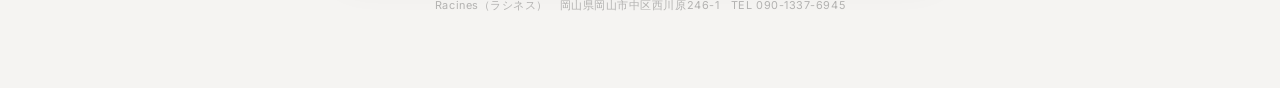
==== commit 7c552502: "スタッフ紹介機能を削除し、Racines（ラシネス）の実データ・配色に全面更新 - 予約フロー・管理画面からスタッフ紹介ステップ/タブとstaff.htmlページを削除 - 店名・住所・電話番号・営業" ====
--- a/index.html
+++ b/index.html
@@ -27,7 +27,6 @@
   <main class="card" id="stepContainer"></main>
 
   <footer class="app-footer">
-    <p><a href="staff.html" class="footer-link">スタッフ紹介はこちら</a></p>
     <p id="salonFooterMeta"></p>
   </footer>
 </div>
--- a/style.css
+++ b/style.css
@@ -1,15 +1,15 @@
 @import url("https://fonts.googleapis.com/css2?family=Shippori+Mincho:wght@400;500;600;700&family=Cormorant+Garamond:ital,wght@0,400;0,500;1,400&family=Zen+Kaku+Gothic+New:wght@400;500;700&family=Inter:wght@400;500;600;700&display=swap");
 
 :root {
-  --bg: #f6f2ec;
-  --card: #fffdfa;
-  --ink: #2a231d;
-  --ink2: rgba(42, 35, 29, 0.6);
-  --ink3: rgba(42, 35, 29, 0.32);
-  --ac: #a97c4f;
-  --ac-d: #7c5934;
-  --ac-soft: rgba(169, 124, 79, 0.1);
-  --line: rgba(42, 35, 29, 0.12);
+  --bg: #f5f4f2;
+  --card: #ffffff;
+  --ink: #2b2b2b;
+  --ink2: rgba(43, 43, 43, 0.6);
+  --ink3: rgba(43, 43, 43, 0.32);
+  --ac: #a68a4a;
+  --ac-d: #8a7239;
+  --ac-soft: rgba(166, 138, 74, 0.1);
+  --line: rgba(43, 43, 43, 0.12);
   --danger: #a8443b;
   --radius: 16px;
 }
@@ -28,9 +28,9 @@
 .hero {
   position: relative;
   background:
-    radial-gradient(circle at 50% -10%, rgba(169, 124, 79, 0.35), transparent 60%),
-    linear-gradient(160deg, #2a231d 0%, #1c1712 65%, #100d0a 100%);
-  color: #f3ece1;
+    radial-gradient(circle at 50% -10%, rgba(166, 138, 74, 0.35), transparent 60%),
+    linear-gradient(160deg, #2b2b2b 0%, #1c1c1c 65%, #0d0d0d 100%);
+  color: #f0efec;
   padding: 64px 20px 56px;
   text-align: center;
   overflow: hidden;
@@ -51,7 +51,7 @@
   font-family: "Inter", sans-serif;
   font-size: 0.7rem;
   letter-spacing: 0.42em;
-  color: rgba(243, 236, 225, 0.55);
+  color: rgba(240, 239, 236, 0.55);
   margin: 0 0 18px;
   text-transform: uppercase;
 }
@@ -68,7 +68,7 @@
   font-family: "Shippori Mincho", serif;
   font-size: 0.95rem;
   letter-spacing: 0.14em;
-  color: rgba(243, 236, 225, 0.78);
+  color: rgba(240, 239, 236, 0.78);
   margin: 0;
 }
 
@@ -91,7 +91,7 @@
   content: "";
   height: 1px;
   width: 64px;
-  background: rgba(243, 236, 225, 0.25);
+  background: rgba(240, 239, 236, 0.25);
   margin: 0 14px;
 }
 
@@ -99,7 +99,7 @@
   font-family: "Inter", sans-serif;
   font-size: 0.72rem;
   letter-spacing: 0.04em;
-  color: rgba(243, 236, 225, 0.5);
+  color: rgba(240, 239, 236, 0.5);
   margin: 0;
 }
 
@@ -132,7 +132,7 @@
   border-radius: var(--radius);
   border: 1px solid var(--line);
   padding: 16px 10px 12px;
-  box-shadow: 0 10px 32px rgba(42, 35, 29, 0.06);
+  box-shadow: 0 10px 32px rgba(43, 43, 43, 0.06);
 }
 
 .step-dot {
@@ -170,7 +170,7 @@
   border-radius: var(--radius);
   border: 1px solid var(--line);
   padding: 28px 22px;
-  box-shadow: 0 12px 36px rgba(42, 35, 29, 0.07);
+  box-shadow: 0 12px 36px rgba(43, 43, 43, 0.07);
 }
 
 .card h2 {
@@ -229,7 +229,7 @@
 .option-item.selected {
   border-color: var(--ac);
   background: var(--ac-soft);
-  box-shadow: 0 2px 14px rgba(169, 124, 79, 0.18);
+  box-shadow: 0 2px 14px rgba(166, 138, 74, 0.18);
 }
 
 .option-item__main { display: flex; flex-direction: column; gap: 3px; flex: 1; }
@@ -307,7 +307,7 @@
 }
 
 .avail-th {
-  background: #faf6f0;
+  background: #f4f3f1;
   padding: 8px 4px !important;
   min-width: 68px;
 }
@@ -416,7 +416,7 @@
   justify-content: center;
   font-size: 1.7rem;
   margin: 0 auto 20px;
-  box-shadow: 0 8px 22px rgba(169, 124, 79, 0.35);
+  box-shadow: 0 8px 22px rgba(166, 138, 74, 0.35);
 }
 
 .done-title {
@@ -484,13 +484,6 @@
   letter-spacing: 0.05em;
   color: var(--ink3);
 }
-
-.footer-link {
-  color: var(--ac-d);
-  text-decoration: none;
-  letter-spacing: 0.08em;
-}
-.footer-link:hover { text-decoration: underline; }
 
 /* ---------- レスポンシブ（スマホ） ---------- */
 @media (max-width: 480px) {
